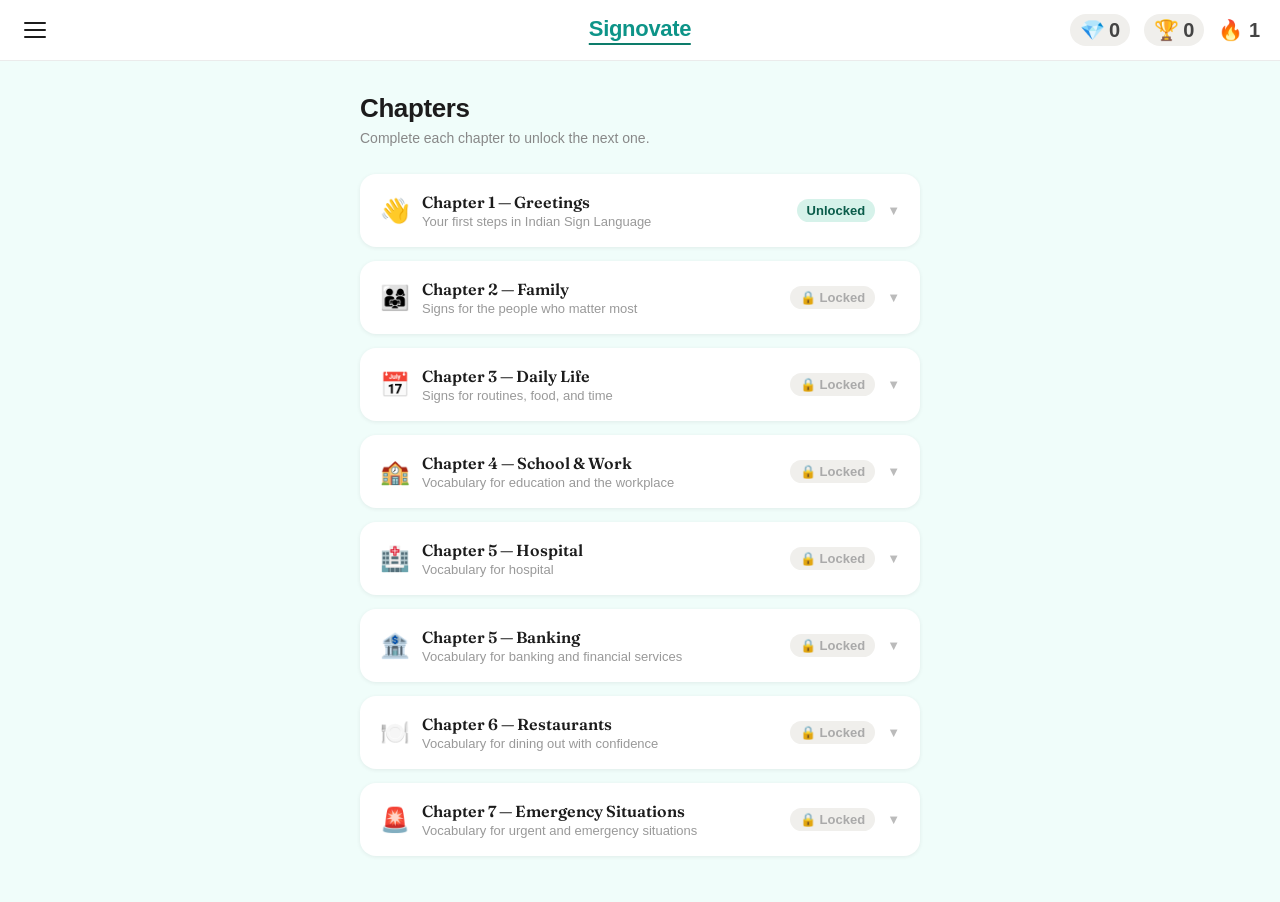
==== frontend/chapters.html @ 82f0c56a "First Upload" ====
<!DOCTYPE html>
<html lang="en">
<head>
  <meta charset="UTF-8" />
  <meta name="viewport" content="width=device-width, initial-scale=1.0"/>
  <title>Chapters — Signovate</title>
  <link rel="stylesheet" href="css/style.css">
</head>
<body>

  <div class="topbar" style="display: flex; align-items: center; justify-content: space-between; position: relative;">
  <button class="hamburger-btn" onclick="openMenu()" aria-label="Menu">
    <span></span><span></span><span></span>
  </button>
  <span class="logo" style="font-size: 22px; position: absolute; left: 50%; transform: translateX(-50%);">Signovate</span>
  <div class="topbar-right">
    <span class="topbar-stat">💎 <span id="diamonds-count">0</span></span>
    <span class="topbar-stat">🏆 <span id="trophies-count">0</span></span>
    <span class="streak" onclick="openStreakCalendar()" title="View streak">
      🔥 <span id="streak-count">0</span>
    </span>
  </div>
</div>

  <div class="container">
    <h1 class="chapters-title">Chapters</h1>
    <p class="chapters-sub">Complete each chapter to unlock the next one.</p>
    <div id="chapters-list"></div>
  </div>

  <!-- No-credits toast -->
  <div class="credits-toast" id="credits-toast">💎 You don't have enough diamonds!</div>

  <!-- ── "Full version coming soon" popup — shown once when Chapter 1 is fully done ── -->
  <div id="coming-soon-overlay" class="coming-soon-overlay">
    <div class="coming-soon-modal">
      <div class="coming-soon-icon">🎉</div>
      <h2 class="coming-soon-title">Chapter 1 Complete!</h2>
      <p class="coming-soon-text">
        You've finished every module in Greetings. The full version of ISL Learn/Signly —
        with Chapters 2 onward — is coming soon. Thanks for being an early learner!
      </p>
      <button class="primary-btn" onclick="closeComingSoon()">Got it</button>
    </div>
  </div>

  <!--
    Load order:
    1. api.js    — fetch helpers
    2. data.js   — populates modules[] (needed later for progress checks)
    3. stats.js  — refreshes topbar on DOMContentLoaded
    4. streak.js — injects streak modal
    5. menu.js   — injects hamburger drawer
  -->
  <script src="js/api.js"></script>
  <script src="js/data.js"></script>
  <script src="js/stats.js"></script>
  <script src="js/streak.js"></script>
  <script src="js/menu.js"></script>

  <script>
  /* ── Chapters page logic ─────────────────────────────────────────────────── */

  // Static chapter metadata — everything EXCEPT module unlock-state,
  // which is now computed LIVE from modules[] via moduleIndex (see getModuleState below)
  // instead of the old hardcoded state: "start" / "locked" strings.
  const CHAPTERS = [
    {
      id: 1,
      name: "Chapter 1 — Greetings",
      emoji: "👋",
      tagline: "Your first steps in Indian Sign Language",
      state: "unlocked",
      info: `Greetings are the gateway to every conversation. In this chapter you'll build your ISL foundation — starting with a simple "Hello" and progressing all the way to forming complete greeting sentences. By the end you'll be able to introduce yourself, ask someone's name, wish them at any time of day, and respond politely — all without saying a word.`,
      // moduleIndex maps each row to its real index inside modules[] from data.js.
      // This is what lets the card update automatically once a module is finished,
      // instead of being stuck on a hardcoded "start"/"locked" string.
      modules: [
        { emoji: "🌱", name: "Basic Words",  moduleIndex: 0 },
        { emoji: "💬", name: "Phrases",      moduleIndex: 1 },
        { emoji: "📝", name: "Sentences",    moduleIndex: 2 },
      ]
    },
    {
      id: 2,
      name: "Chapter 2 — Family",
      emoji: "👨‍👩‍👧",
      tagline: "Signs for the people who matter most",
      state: "locked",
      info: `Explore signs for family members, relationships, and emotions shared within a family.`,
      modules: [
        { emoji: "👶", name: "Immediate Family", moduleIndex: null },
        { emoji: "👴", name: "Extended Family",  moduleIndex: null },
        { emoji: "❤️", name: "Emotions",         moduleIndex: null },
      ]
    },
    {
      id: 3,
      name: "Chapter 3 — Daily Life",
      emoji: "📅",
      tagline: "Signs for routines, food, and time",
      state: "locked",
      info: `Cover everyday vocabulary — meals, time of day, common activities, and basic needs.`,
      modules: [
        { emoji: "🍽️", name: "Food & Drink", moduleIndex: null },
        { emoji: "⏰", name: "Time",          moduleIndex: null },
        { emoji: "🏃", name: "Activities",    moduleIndex: null },
      ]
    },
    {
      id: 4,
      name: "Chapter 4 — School & Work",
      emoji: "🏫",
      tagline: "Vocabulary for education and the workplace",
      state: "locked",
      info: `Build a professional and academic vocabulary — classroom objects, professions, and workplace phrases.`,
      modules: [
        { emoji: "✏️", name: "Classroom",         moduleIndex: null },
        { emoji: "💼", name: "Professions",        moduleIndex: null },
        { emoji: "🗣️", name: "Workplace Phrases",  moduleIndex: null },
      ]
    },
    {
      id: 5,
      name: "Chapter 5 — Hospital",
      emoji: "🏥",
      tagline: "Vocabulary for hospital",
      state: "locked",
      info: `Build a vocabulary for a situation at Hospitals— addressing health related problems.`,
      modules: [
        { emoji: "🧑‍⚕️", name: "Conversation with Doctor",         moduleIndex: null },
        { emoji: "🫀", name: "Addressing your health problems",        moduleIndex: null },
        { emoji: "🤧", name: "Diseases",  moduleIndex: null },
      ]
    },
    {
      id: 5,
      name: "Chapter 5 — Banking",
      emoji: "🏦",
      tagline: "Vocabulary for banking and financial services",
      state: "locked",
      info: `Learn essential banking vocabulary — accounts, transactions, cards, and common conversations at the bank.`,
      modules: [
        { emoji: "💳", name: "Bank Accounts",      moduleIndex: null },
        { emoji: "💰", name: "Transactions",       moduleIndex: null },
        { emoji: "🗣️", name: "Banking Phrases",    moduleIndex: null },
      ]
    },
    {
      id: 6,
      name: "Chapter 6 — Restaurants",
      emoji: "🍽️",
      tagline: "Vocabulary for dining out with confidence",
      state: "locked",
      info: `Master restaurant vocabulary — ordering food, understanding menus, and communicating with staff.`,
      modules: [
        { emoji: "📖", name: "Menu Items",         moduleIndex: null },
        { emoji: "🍕", name: "Ordering Food",      moduleIndex: null },
        { emoji: "🗣️", name: "Restaurant Phrases", moduleIndex: null },
      ]
    },
    {
      id: 7,
      name: "Chapter 7 — Emergency Situations",
      emoji: "🚨",
      tagline: "Vocabulary for urgent and emergency situations",
      state: "locked",
      info: `Learn important emergency vocabulary — asking for help, describing problems, and communicating during emergencies.`,
      modules: [
        { emoji: "🆘", name: "Asking for Help",     moduleIndex: null },
        { emoji: "🚑", name: "Medical Emergencies", moduleIndex: null },
        { emoji: "🌍", name: "Natural Calamities",  moduleIndex: null },
        { emoji: "🗣️", name: "Emergency Phrases",  moduleIndex: null },
      ]
    },
  ];

  /* ── Compute the LIVE state of one module row from modules[] ──────────────
     Returns one of: 'done' | 'current' | 'locked'
     'current' = this is the next module the user should do (previous ones done)
     This replaces the old hardcoded m.state — it now reflects real progress.
  ───────────────────────────────────────────────────────────────────────── */
  function getModuleState(chapterModules, rowIndex) {
    const row = chapterModules[rowIndex];

    // No real module wired up yet (future chapters) — always locked
    if (row.moduleIndex === null || row.moduleIndex === undefined) {
      return 'locked';
    }

    const mod = modules[row.moduleIndex];
    if (!mod) return 'locked'; // modules[] not loaded yet or index out of range

    const isDone = mod.progress >= mod.signs.length && mod.signs.length > 0;
    if (isDone) return 'done';

    // Check if every PREVIOUS row (with a real moduleIndex) is done
    const prevRows = chapterModules.slice(0, rowIndex);
    const prevAllDone = prevRows.every(p => {
      if (p.moduleIndex === null || p.moduleIndex === undefined) return false;
      const pm = modules[p.moduleIndex];
      return pm && pm.progress >= pm.signs.length && pm.signs.length > 0;
    });

    // First row is always "current" if not done; later rows need previous done
    if (rowIndex === 0 || prevAllDone) return 'current';
    return 'locked';
  }

  /* ── Check whether an entire chapter's wired-up modules are all done ──────
     Only counts rows that have a real moduleIndex — future chapters with
     moduleIndex: null everywhere will never report "complete".
  ───────────────────────────────────────────────────────────────────────── */
  function isChapterFullyComplete(ch) {
    const wired = ch.modules.filter(m => m.moduleIndex !== null && m.moduleIndex !== undefined);
    if (wired.length === 0) return false;
    return wired.every(m => {
      const mod = modules[m.moduleIndex];
      return mod && mod.progress >= mod.signs.length && mod.signs.length > 0;
    });
  }

  /* ── Render all chapter cards ── */
  function renderChapters() {
    const list = document.getElementById('chapters-list');
    if (list) list.innerHTML = CHAPTERS.map(buildChapterCard).join('');

    // After rendering, check Chapter 1 completion for the "coming soon" popup
    maybeShowComingSoon();
  }

  function buildChapterCard(ch) {
    let statusHtml, ctaHtml;

    if (ch.state === 'unlocked') {
      statusHtml = `<span class="chapter-status status-unlocked">Unlocked</span>`;
      ctaHtml    = `<button class="cta-start-btn" onclick="startChapter(${ch.id})">▶ Start Chapter</button>`;
    } else if (ch.state === 'diamond') {
      statusHtml = `<span class="chapter-status status-diamond">💎 ${ch.diamondCost} diamonds</span>`;
      ctaHtml    = `<button class="cta-diamond-btn" onclick="buyWithDiamonds(${ch.id}, ${ch.diamondCost})">💎 Use ${ch.diamondCost} diamonds to start</button>`;
    } else {
      statusHtml = `<span class="chapter-status status-locked">🔒 Locked</span>`;
      ctaHtml    = `<div class="cta-locked-msg">🔒 Not yet unlocked</div>`;
    }

    const modulesHtml = ch.modules.map((m, i) => {
      // ── LIVE state instead of the old hardcoded m.state ──
      const liveState = (ch.state === 'unlocked')
        ? getModuleState(ch.modules, i)
        : 'locked';

      let stateLabel;
      if (liveState === 'done') {
        stateLabel = `<span class="chap-module-state done">Done</span>`;
      } else if (liveState === 'current') {
        stateLabel = `<span class="chap-module-state next">Available</span>`;
      } else {
        stateLabel = `<span class="chap-module-state">Complete previous to unlock</span>`;
      }

      return `
        <div class="chap-module-row">
          <span class="chap-module-icon">${m.emoji}</span>
          <span class="chap-module-name">${m.name}</span>
          ${stateLabel}
        </div>`;
    }).join('');

    return `
      <div class="chapter-card" id="chapter-card-${ch.id}">
        <div class="chapter-header" onclick="toggleChapter(${ch.id})">
          <span class="chapter-emoji">${ch.emoji}</span>
          <div class="chapter-title-wrap">
            <div class="chapter-name">${ch.name}</div>
            <div class="chapter-tagline">${ch.tagline}</div>
          </div>
          ${statusHtml}
          <span class="chapter-arrow" id="arrow-${ch.id}">▼</span>
        </div>
        <div class="chapter-body" id="body-${ch.id}">
          <p class="chapter-info-text">${ch.info}</p>
          <div class="chapter-modules">${modulesHtml}</div>
          <div class="chapter-cta">${ctaHtml}</div>
        </div>
      </div>`;
  }

  /* ── Toggle open/close ── */
  function toggleChapter(id) {
    const body  = document.getElementById('body-'  + id);
    const arrow = document.getElementById('arrow-' + id);
    const isOpen = body.classList.contains('open');
    document.querySelectorAll('.chapter-body').forEach(b  => b.classList.remove('open'));
    document.querySelectorAll('.chapter-arrow').forEach(a => a.classList.remove('open'));
    if (!isOpen) {
      body.classList.add('open');
      arrow.classList.add('open');
    }
  }

  /* ── Start chapter 1 → go to module page ── */
  function startChapter(id) {
    if (id === 1) window.location.href = 'modules.html?chapter=1';
  }

  /* ── Diamond purchase — check balance first ── */
  function buyWithDiamonds(id, cost) {
    const owned = typeof getDiamonds === 'function' ? getDiamonds() : 0;
    if (owned >= cost) {
      // Deduct and unlock (future feature)
      showToast('✅ Chapter unlocked!');
    } else {
      showToast("💎 You don't have enough diamonds! (need " + cost + ', have ' + owned + ')');
    }
  }

  function showToast(msg) {
    const toast = document.getElementById('credits-toast');
    toast.textContent = msg;
    toast.classList.add('show');
    setTimeout(() => toast.classList.remove('show'), 3000);
  }

  /* ── "Coming soon" popup — shown once when Chapter 1 is fully complete ────
     Uses localStorage so it only ever shows the FIRST time the condition
     becomes true, not on every page visit afterward.
  ───────────────────────────────────────────────────────────────────────── */
  function maybeShowComingSoon() {
    const chapter1 = CHAPTERS.find(c => c.id === 1);
    if (!chapter1) return;

    const alreadyShown = localStorage.getItem('chapter1_coming_soon_shown') === 'true';
    if (alreadyShown) return;

    if (isChapterFullyComplete(chapter1)) {
      const overlay = document.getElementById('coming-soon-overlay');
      if (overlay) overlay.classList.add('open');
      localStorage.setItem('chapter1_coming_soon_shown', 'true');
    }
  }

  function closeComingSoon() {
    const overlay = document.getElementById('coming-soon-overlay');
    if (overlay) overlay.classList.remove('open');
  }
  window.closeComingSoon = closeComingSoon;

  /* ── Re-render once modules[] loads from data.js ──────────────────────────
     IMPORTANT CHANGE: this used to be a no-op (function(){}) that silenced
     data.js's callback entirely — meaning the page rendered once with
     modules[] empty and NEVER updated again, even after finishing a lesson.
     Now it calls renderChapters() so the moment real progress data arrives,
     the chapter cards re-render with accurate state.
  ───────────────────────────────────────────────────────────────────────── */
  window.initModules    = function () { renderChapters(); };
  window.initLesson     = null;
  window.initQuiz       = null;
  window.initCompletion = null;

  /* ── Initial render (in case data.js already finished, or as a fallback) ── */
  if (document.readyState === 'loading') {
    document.addEventListener('DOMContentLoaded', renderChapters);
  } else {
    renderChapters();
  }
  </script>

</body>
</html>
---- frontend/css/style.css ----
@import url('https://fonts.googleapis.com/css2?family=Fraunces:opsz,wght@9..144,600;9..144,700&display=swap');

* {
  box-sizing: border-box;
  margin: 0;
  padding: 0;
}

body {
  font-family: -apple-system, BlinkMacSystemFont, 'Segoe UI', sans-serif;
  background: #F0FDFA;
  color: #1c1c1c;
  min-height: 100vh;
  animation: fadeIn 0.2s ease;
}

/* ── Topbar ── */
.topbar {
  background: #ffffff;
  border-bottom: 1px solid #ebebeb;
  padding: 14px 20px;
  display: flex;
  align-items: center;
  justify-content: space-between;
}

.logo {
  font-size: 22px;
  font-weight: 700;
  color: #0D9488;
  letter-spacing: -0.3px;
  border-bottom: 2px solid #0D7C6B;
  padding-bottom: 1px;
}

.streak {
  font-size: 15px;
  color: #888;
}

/* ── Layout ── */
.container {
  max-width: 600px;
  margin: 0 auto;
  padding: 32px 20px;
}

/* ── Home screen ── */
.welcome-title {
  font-size: 28px;
  font-weight: 700;
  color: #1c1c1c;
  margin-bottom: 8px;
  letter-spacing: -0.5px;
}

.welcome-text {
  font-size: 15px;
  color: #888;
  margin-bottom: 28px;
}

.stat-row {
  display: grid;
  grid-template-columns: 1fr 1fr;
  gap: 10px;
  margin-bottom: 28px;
}

.stat-card {
  background: #ffffff;
  border-radius: 18px;
  padding: 24px;
  box-shadow: 0 1px 4px rgba(0,0,0,0.06);
  border-left: 3px solid #0d7c6b22;
}

.stat-val {
  font-size: 36px;
  font-weight: 700;
  color: #0D9488;
  letter-spacing: -0.5px;
}

.stat-lbl {
  font-size: 14px;
  color: #999;
  margin-top: 4px;
}

.section-title {
  font-size: 12px;
  font-weight: 600;
  color: #aaaaaa;
  letter-spacing: 0.1em;
  margin-bottom: 12px;
}

/* ── Module cards ── */
.module-card {
  background: #ffffff;
  border-radius: 16px;
  padding: 20px;
  margin-bottom: 12px;
  display: flex;
  align-items: center;
  gap: 14px;
  cursor: pointer;
  box-shadow: 0 1px 4px rgba(0,0,0,0.06);
  transition: transform 0.1s ease, box-shadow 0.1s ease;
}

.module-card:hover:not(.locked) {
  transform: translateY(-1px);
  box-shadow: 0 4px 12px rgba(0,0,0,0.09);
}

.module-card.locked {
  opacity: 0.4;
  cursor: default;
}

.module-card.current {
  outline: 2px solid #0D9488;;
}

.module-emoji {
  font-size: 22px;
  width: 42px;
  height: 42px;
  display: flex;
  align-items: center;
  justify-content: center;
  background: #CCFBF1;
  border-radius: 10px;
  flex-shrink: 0;
}

.module-card.current .module-emoji {
  background: #D6F2EA;
}
.module-card:not(.locked):not(.current) .module-emoji {
  background: #eef9f5;
}

.module-info {
  flex: 1;
  min-width: 0;
}

.module-name {
  font-size: 16px;
  font-weight: 600;
  color: #1c1c1c;
  margin-bottom: 8px;
}

.progress-bar {
  height: 5px;
  background: #f0efec;
  border-radius: 3px;
}

.progress-fill {
  height: 5px;
  border-radius: 3px;
  background: #0D9488;
  transition: width 0.3s ease;
}

.module-meta {
  font-size: 13px;
  color: #aaaaaa;
  margin-top: 5px;
}

.badge {
  font-size: 12px;
  padding: 4px 10px;
  border-radius: 20px;
  font-weight: 600;
  flex-shrink: 0;
}

.badge-done    { background: #CCFBF1; color: #0F766E;}
.badge-current { background: #EEF2FF; color: #3730A3;}
.badge-locked  { background: #F0EFEC; color: #AAAAAA; }

/* ── Lesson screen ── */
.back-btn {
  background: none;
  border: none;
  cursor: pointer;
  font-size: 14px;
  color: #666;
  padding: 0;
}

.lesson-count {
  font-size: 13px;
  color: #888;
}

.step-dots {
  display: flex;
  gap: 5px;
  justify-content: center;
  flex-wrap: wrap;
  margin-bottom: 20px;
}

.dot {
  width: 10px;
  height: 10px;
  border-radius: 50%;
  background: #e0e0e0;
  flex-shrink: 0;
}

.dot.done    { background: #1D9E75; }
.dot.current { background: #1D9E75; opacity: 0.5;
 animation: pulse-dot 1.6s ease-in-out infinite; }

@keyframes pulse-dot {
  0%, 100% { transform: scale(1); opacity: 0.5; }
  50% { transform: scale(1.4); opacity: 1; }
}

.dot.done { background: #0D9488; }

.video-area {
  background: #000;
  border-radius: 12px;
  overflow: hidden;
  margin-bottom: 20px;
  width: 100%;
  aspect-ratio: 16 / 9;
}

.video-area video {
  width: 100%;
  height: 100%;
  display: block;
  object-fit: contain;
}

.sign-word {
  font-size: 30px;
  font-weight: 700;
  text-align: center;
  font-family: 'Fraunces', serif;
  margin-bottom: 8px;
  letter-spacing: -0.3px;
}

.sign-hint {
  font-size: 13px;
  color: #888;
  text-align: center;
  margin-bottom: 24px;
}

/* ── Buttons ── */
.primary-btn {
  display: block;
  width: 100%;
  padding: 13px;
  text-align: center;
  background: #0D9488;
  color: #fff;
  border: none;
  border-radius: 10px;
  font-size: 15px;
  font-weight: 600;
  cursor: pointer;
  transition: background 0.15s;
  border-radius: 14px;
}

.primary-btn:hover { background: #0F766E;
 }

.primary-btn:active { transform: scale(0.97); transition: transform 0.08s ease; }

.primary-btn:active {
  transform: scale(0.97);
  transition: transform 0.08s ease;
}

.outline-btn {
  display: block;
  width: 100%;
  padding: 13px;
  text-align: center;
  background: none;
  color: #0D9488;
  border: 2px solid #0D9488;
  border-radius: 14px;
  font-size: 15px;
  font-weight: 600;
  cursor: pointer;
  margin-top: 10px;
  transition: background 0.15s;
}

.outline-btn:hover { background: #CCFBF1;; }

/* ── Quiz screen ── */
.quiz-question {
  font-size: 17px;
  font-weight: 600;
  margin-bottom: 16px;
  text-align: center;
}

.quiz-grid {
  display: grid;
  grid-template-columns: 1fr 1fr;
  gap: 12px;
  margin-bottom: 20px;
}

.quiz-opt {
  border: 1.5px solid #e8e8e8;
  border-radius: 12px;
  padding: 16px;
  text-align: center;
  font-size: 15px;
  font-weight: 500;
  cursor: pointer;
  background: #fff;
  transition: border-color 0.1s;
}

.quiz-opt:hover:not(.disabled) { 
  border-color: #1D9E75;
  transform: translateY(-2px);
  box-shadow: 0 4px 12px rgba(29,158,117,0.12);
  transition: all 0.12s ease;
}

.quiz-opt.correct  { border-color: #1D9E75; background: #D6F2EA; color: #0A5C4A; }
.quiz-opt.wrong    { border-color: #e74c3c; background: #FCEBEB; color: #501313; }
.quiz-opt.disabled { pointer-events: none; opacity: 0.5; }

.feedback {
  border-radius: 10px;
  padding: 12px 16px;
  font-size: 14px;
  font-weight: 500;
  margin-bottom: 16px;
  display: none;
}

.feedback.show { display: block; }
.feedback.good { background: #D6F2EA; color: #0A5C4A; }
.feedback.bad  { background: #FCEBEB; color: #501313; }

/* ── Completion screen ── */
.complete-screen {
  text-align: center;
  padding: 60px 20px;
}

.complete-icon  { font-size: 64px; margin-bottom: 20px; }
.complete-title { font-size: 28px; font-weight: 700; margin-bottom: 10px; }
.complete-sub   { font-size: 15px; color: #888; margin-bottom: 32px; }

/* ═══════════════════════════════════════════════════════════════
   STREAK CALENDAR MODAL
   ═══════════════════════════════════════════════════════════════ */

/* ── Overlay ── */
#streak-overlay {
  display: none;
  position: fixed;
  inset: 0;
  background: rgba(0, 0, 0, 0.55);
  z-index: 1000;
  align-items: center;
  justify-content: center;
}

#streak-overlay.open {
  display: flex;
}

/* ── Modal card ── */
.streak-modal {
  background: #1c1f2e;
  color: #e8e8e8;
  border-radius: 20px;
  padding: 24px 20px 20px;
  width: min(400px, calc(100vw - 32px));
  max-height: 90vh;
  overflow-y: auto;
  position: relative;
  box-shadow: 0 24px 60px rgba(0,0,0,0.5);
}

.streak-close {
  position: absolute;
  top: 14px;
  right: 16px;
  background: none;
  border: none;
  color: #888;
  font-size: 18px;
  cursor: pointer;
  line-height: 1;
  padding: 4px;
}

.streak-close:hover { color: #ccc; }

/* ── Month navigation ── */
.cal-nav {
  display: flex;
  align-items: center;
  justify-content: space-between;
  margin-bottom: 20px;
}

.cal-nav-btn {
  background: none;
  border: none;
  color: #aaa;
  font-size: 28px;
  cursor: pointer;
  line-height: 1;
  padding: 0 6px;
}

.cal-nav-btn:hover { color: #fff; }

.cal-month-title {
  font-size: 20px;
  font-weight: 700;
  text-align: center;
  color: #fff;
}

.cal-day-label {
  font-size: 13px;
  text-align: center;
  margin-top: 4px;
  color: #888;
}

.cal-timer {
  margin-left: 6px;
  font-variant-numeric: tabular-nums;
}

/* ── Calendar grid ── */
.cal-grid {
  display: grid;
  grid-template-columns: repeat(7, 1fr);
  gap: 6px;
  margin-bottom: 20px;
}

.cal-hdr {
  text-align: center;
  font-size: 12px;
  font-weight: 600;
  color: #666;
  padding: 4px 0;
}

/* ── Day cells ── */
.cal-day {
  aspect-ratio: 1;
  border-radius: 50%;
  display: flex;
  flex-direction: column;
  align-items: center;
  justify-content: center;
  font-size: 13px;
  font-weight: 600;
  position: relative;
  cursor: default;
  color: #777;
}

.cal-day-num {
  line-height: 1;
  font-size: 13px;
}

.cal-mark {
  font-size: 9px;
  line-height: 1;
  margin-top: 2px;
}

/* Active day (completed a lesson) */
.cal-day.cal-active {
  background: #1D9E75;
  color: #fff;
}

.cal-day.cal-active .cal-mark { color: #a8f0d6; }

/* Today */
.cal-day.cal-today {
  border: 2px solid #5b8dee;
  color: #fff;
  background: #2c3a6e;
}

/* Missed past day */
.cal-day.cal-missed {
  border: 1.5px dashed #c0392b;
  color: #c0392b;
}

.cal-day.cal-missed .cal-mark { color: #c0392b; font-size: 8px; }

/* Future */
.cal-day.cal-future {
  color: #444;
}

/* ── Streak summary cards ── */
.streak-cards {
  display: grid;
  grid-template-columns: 1fr 1fr;
  gap: 12px;
  margin-bottom: 16px;
}

.streak-card {
  background: #252838;
  border-radius: 14px;
  padding: 16px;
}

.streak-card-title {
  font-size: 13px;
  color: #888;
  margin-bottom: 10px;
}

.streak-card-body {
  display: flex;
  align-items: center;
  gap: 10px;
  font-size: 18px;
  font-weight: 700;
  color: #fff;
}

.streak-icon {
  font-size: 28px;
  display: flex;
  align-items: center;
  justify-content: center;
  width: 44px;
  height: 44px;
  border-radius: 12px;
}

.streak-fire   { background: #3d2208; }
.streak-trophy { background: #2d2a08; }

/* ── Hearts row ── */
.hearts-row {
  display: flex;
  align-items: center;
  gap: 8px;
  background: #252838;
  border-radius: 14px;
  padding: 14px 16px;
  margin-bottom: 14px;
}

.hearts-icon { font-size: 22px; }

.hearts-val {
  font-size: 20px;
  font-weight: 700;
  color: #fff;
  min-width: 24px;
}

.hearts-next {
  margin-left: auto;
  font-size: 13px;
  color: #888;
  white-space: nowrap;
}

.hearts-bar {
  width: 80px;
  height: 6px;
  background: #3a3d55;
  border-radius: 3px;
  overflow: hidden;
  flex-shrink: 0;
}

.hearts-bar-fill {
  height: 100%;
  background: #e74c3c;
  border-radius: 3px;
  transition: width 0.4s ease;
  width: 0%;
}

/* ── Hint text ── */
.streak-hint {
  text-align: center;
  font-size: 12px;
  color: #555;
  margin-top: 4px;
}

/* ═══════════════════════════════════════════════════════════════
   TOPBAR — LEFT / RIGHT GROUPS
   ═══════════════════════════════════════════════════════════════ */

.topbar-left {
  display: flex;
  align-items: center;
  gap: 12px;
}

.topbar-right {
  display: flex;
  align-items: center;
  gap: 14px;
}

.topbar-stat {
  font-size: 20px;
  font-weight: 700;
  white-space: nowrap;
  color: #444;
  display: flex;
  align-items: center;
  gap: 4px;
  background: #f0efec;
  padding: 4px 10px;
  border-radius: 20px;
  cursor: default;
  user-select: none;
}

/* Make streak badge consistent with topbar-right */
.streak {
  cursor: pointer;
  user-select: none;
  font-size: 20px;
  font-weight: 700;
  color: #444;
  white-space: nowrap;
}

/* ═══════════════════════════════════════════════════════════════
   HAMBURGER BUTTON
   ═══════════════════════════════════════════════════════════════ */

.hamburger-btn {
  background: none;
  border: none;
  cursor: pointer;
  display: flex;
  flex-direction: column;
  gap: 5px;
  padding: 4px;
  border-radius: 8px;
  transition: background 0.15s;
}

.hamburger-btn:hover { background: #f0efec; }

.hamburger-btn span {
  display: block;
  width: 22px;
  height: 2px;
  background: #1c1c1c;
  border-radius: 2px;
  transition: transform 0.2s, opacity 0.2s;
}

/* ═══════════════════════════════════════════════════════════════
   SIDE DRAWER MENU
   ═══════════════════════════════════════════════════════════════ */

#menu-overlay {
  display: none;
  position: fixed;
  inset: 0;
  background: rgba(0,0,0,0.45);
  z-index: 1100;
}

#menu-overlay.open { display: block; }

#menu-drawer {
  position: fixed;
  top: 0;
  left: 0;
  width: 25vw;
  min-width: 220px;
  max-width: 300px;
  height: 100%;
  background: #ffffff;
  z-index: 1200;
  display: flex;
  flex-direction: column;
  transform: translateX(-110%);
  transition: transform 0.28s cubic-bezier(0.4,0,0.2,1);
  box-shadow: 4px 0 24px rgba(0,0,0,0.12);
}

#menu-drawer.open { transform: translateX(0); }

.menu-header {
  display: flex;
  align-items: center;
  justify-content: space-between;
  padding: 18px 16px 14px;
  border-bottom: 1px solid #ebebeb;
}

.menu-logo {
  font-size: 18px;
  font-weight: 700;
  color: #0D7C6B;
}

.menu-close-btn {
  background: none;
  border: none;
  font-size: 16px;
  cursor: pointer;
  color: #888;
  padding: 4px 6px;
  border-radius: 6px;
}

.menu-close-btn:hover { background: #f5f5f5; color: #333; }

.menu-list {
  list-style: none;
  padding: 10px 0;
  flex: 1;
  overflow-y: auto;
}

.menu-list li { margin: 0; }

.menu-item {
  display: block;
  width: 100%;
  text-align: left;
  padding: 13px 20px;
  font-size: 15px;
  font-weight: 500;
  color: #1c1c1c;
  text-decoration: none;
  background: none;
  border: none;
  cursor: pointer;
  transition: background 0.12s;
  border-left: 3px solid transparent;
  font-family: inherit;
}

.menu-item:hover { background: #f7f5f2; }

.menu-item.active {
  background: #D6F2EA;
  color: #0A5C4A;
  border-left-color: #0D7C6B;
  font-weight: 600;
}

.menu-item.locked {
  color: #bbb;
  cursor: default;
}

.menu-item.locked:hover { background: none; }

.menu-footer {
  padding: 14px 20px;
  font-size: 12px;
  color: #bbb;
  border-top: 1px solid #ebebeb;
}

body.menu-open { overflow: hidden; }

/* ═══════════════════════════════════════════════════════════════
   CHAPTERS PAGE
   ═══════════════════════════════════════════════════════════════ */

.chapters-title {
  font-size: 26px;
  font-weight: 700;
  margin-bottom: 6px;
  letter-spacing: -0.4px;
}

.chapters-sub {
  font-size: 14px;
  color: #888;
  margin-bottom: 28px;
}

.chapter-card {
  background: #fff;
  border-radius: 16px;
  margin-bottom: 14px;
  box-shadow: 0 1px 4px rgba(0,0,0,0.07);
  overflow: hidden;
}

.chapter-header {
  display: flex;
  align-items: center;
  padding: 18px 20px;
  cursor: pointer;
  user-select: none;
  gap: 12px;
  transition: background 0.12s;
}

.chapter-header:hover { background: #fafaf9; }

.chapter-emoji { font-size: 24px; flex-shrink: 0; }

.chapter-title-wrap { flex: 1; }

.chapter-name {
  font-family: 'Fraunces', serif;
  font-size: 16px;
  font-weight: 600;
  color: #1c1c1c;
}

.chapter-tagline {
  font-size: 13px;
  color: #999;
  margin-top: 2px;
}

.chapter-status {
  font-size: 13px;
  font-weight: 600;
  padding: 4px 10px;
  border-radius: 20px;
  flex-shrink: 0;
}

.status-unlocked { background: #D6F2EA; color: #0A5C4A; }
.status-diamond  { background: #EEF2FF; color: #3730A3; }
.status-locked   { background: #F0EFEC; color: #AAAAAA; }

.chapter-arrow {
  font-size: 13px;
  color: #bbb;
  transition: transform 0.25s;
  flex-shrink: 0;
}

.chapter-arrow.open { transform: rotate(180deg); }

.chapter-body {
  display: none;
  padding: 0 20px 20px;
  border-top: 1px solid #f0efec;
  animation: slideDown 0.2s ease;
}

.chapter-body.open { display: block; }

@keyframes slideDown {
  from { opacity: 0; transform: translateY(-6px); }
  to   { opacity: 1; transform: translateY(0); }
}

.chapter-info-text {
  font-size: 14px;
  color: #555;
  line-height: 1.6;
  margin: 14px 0 16px;
}


.chapter-modules { margin-bottom: 16px; }

.chap-module-row {
  display: flex;
  align-items: center;
  gap: 10px;
  padding: 10px 0;
  border-bottom: 1px solid #f5f5f5;
}

.chap-module-row:last-child { border-bottom: none; }

.chap-module-icon {
  font-size: 18px;
  width: 32px;
  text-align: center;
  flex-shrink: 0;
}

.chap-module-name {
  flex: 1;
  font-size: 14px;
  font-weight: 500;
  color: #1c1c1c;
}

.chap-module-state        { font-size: 12px; color: #aaa; }
.chap-module-state.done   { color: #0A5C4A; font-weight: 600; }
.chap-module-state.next   { color: #0C447C; font-weight: 600; }

.chapter-cta {
  display: flex;
  gap: 10px;
  flex-wrap: wrap;
}
/* ── "Coming soon" popup (chapters.html) ── */
.coming-soon-overlay {
  display: none;
  position: fixed;
  inset: 0;
  background: rgba(0,0,0,0.5);
  z-index: 2500;
  align-items: center;
  justify-content: center;
}

.coming-soon-overlay.open { display: flex; }

.coming-soon-modal {
  background: #fff;
  border-radius: 20px;
  padding: 32px 28px;
  max-width: 360px;
  width: calc(100% - 40px);
  text-align: center;
  box-shadow: 0 24px 60px rgba(0,0,0,0.3);
}

.coming-soon-icon  { font-size: 48px; margin-bottom: 14px; }
.coming-soon-title { font-size: 22px; font-weight: 700; margin-bottom: 10px; }
.coming-soon-text  { font-size: 14px; color: #666; line-height: 1.6; margin-bottom: 22px; }
.cta-start-btn {
  flex: 1;
  padding: 11px;
  text-align: center;
  background: #1D9E75;
  color: #fff;
  border: none;
  border-radius: 10px;
  font-size: 14px;
  font-weight: 600;
  cursor: pointer;
  transition: background 0.15s;
}

.cta-start-btn:hover { background: #0F6E56; }

.cta-diamond-btn {
  flex: 1;
  padding: 11px;
  text-align: center;
  background: #EEF2FF;
  color: #3730A3;
  border: 2px solid #3B5BDB;
  border-radius: 10px;
  font-size: 14px;
  font-weight: 600;
  cursor: pointer;
  transition: background 0.15s;
}

.cta-diamond-btn:hover { background: #FDE68A; }

.cta-locked-msg {
  flex: 1;
  padding: 11px;
  text-align: center;
  background: #f5f5f5;
  color: #aaa;
  border-radius: 10px;
  font-size: 14px;
  font-weight: 500;
}

/* No-credits toast */
.credits-toast {
  position: fixed;
  bottom: 28px;
  left: 50%;
  transform: translateX(-50%) translateY(20px);
  background: #1c1f2e;
  color: #fff;
  padding: 12px 22px;
  border-radius: 12px;
  font-size: 14px;
  font-weight: 500;
  opacity: 0;
  pointer-events: none;
  transition: opacity 0.3s, transform 0.3s;
  z-index: 3000;
  white-space: nowrap;
}

.credits-toast.show {
  opacity: 1;
  transform: translateX(-50%) translateY(0);
}

/* ═══════════════════════════════════════════════════════════════
   TROPHY AWARD — COMPLETION SCREEN
   ═══════════════════════════════════════════════════════════════ */

.trophy-award {
  margin: 24px auto 8px;
  text-align: center;
}

.trophy-award-label {
  font-size: 12px;
  color: #aaa;
  margin-bottom: 10px;
  text-transform: uppercase;
  letter-spacing: 0.08em;
}

.trophy-icons {
  display: flex;
  justify-content: center;
  gap: 8px;
}

.trophy-icon {
  font-size: 36px;
  opacity: 0;
  transform: translateY(12px) scale(0.7);
  animation: trophyPop 0.4s forwards;
}

.trophy-icon:nth-child(1) { animation-delay: 0.10s; }
.trophy-icon:nth-child(2) { animation-delay: 0.30s; }
.trophy-icon:nth-child(3) { animation-delay: 0.50s; }

.trophy-icon.dim {
  filter: grayscale(1);
  opacity: 0.2 !important;
  transform: none !important;
  animation: none;
}

@keyframes trophyPop {
  to { opacity: 1; transform: translateY(0) scale(1); }
}

.accuracy-line {
  font-size: 13px;
  color: #888;
  margin-top: 10px;
}

.accuracy-line strong { color: #1D9E75; }

.diamond-award {
  display: flex;
  align-items: center;
  justify-content: center;
  gap: 6px;
  font-size: 14px;
  font-weight: 600;
  color: #555;
  margin-top: 6px;
}

/* ═══════════════════════════════════════════════════════════════
   RESPONSIVE — narrow screens
   ═══════════════════════════════════════════════════════════════ */

@media (max-width: 480px) {
  #menu-drawer {
    width: 75vw;
    max-width: none;
  }

  .topbar-stat { 
    display: none;
    background: #F0FDFA; } /* hide on very small screens, keep streak */
}

/* ── Trophy row (completion screen) ── */
.trophy-row {
  text-align: center;
  margin: 16px 0 24px;
}

.trophy-list {
  display: flex;
  justify-content: center;
  gap: 10px;
  margin-bottom: 10px;
}

.accuracy-text {
  font-size: 14px;
  color: #888;
  margin: 0;
}

@keyframes fadeIn {
  from { opacity: 0; transform: translateY(6px); }
  to   { opacity: 1; transform: translateY(0); }
}

.topbar-stat.pop {
  animation: stat-pop 0.35s ease;
}

@keyframes stat-pop {
  0%   { transform: scale(1); }
  40%  { transform: scale(1.3); }
  100% { transform: scale(1); }
}
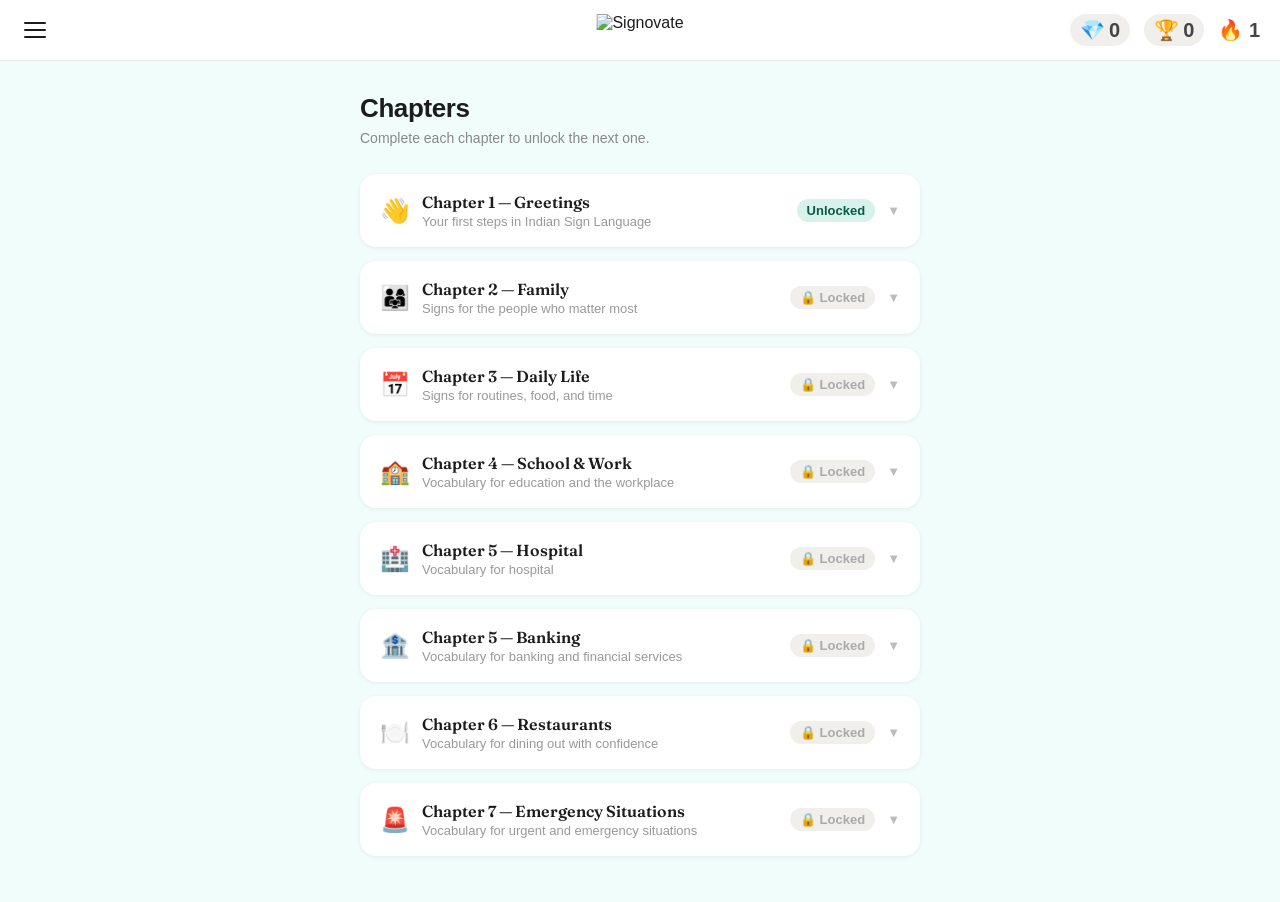
==== commit 7a1c433a: "logo" ====
--- a/frontend/chapters.html
+++ b/frontend/chapters.html
@@ -12,7 +12,7 @@
   <button class="hamburger-btn" onclick="openMenu()" aria-label="Menu">
     <span></span><span></span><span></span>
   </button>
-  <span class="logo" style="font-size: 22px; position: absolute; left: 50%; transform: translateX(-50%);">Signovate</span>
+  <img src="assets/logo.png" alt="Signovate" style="height: 32px; position: absolute; left: 50%; transform: translateX(-50%);">
   <div class="topbar-right">
     <span class="topbar-stat">💎 <span id="diamonds-count">0</span></span>
     <span class="topbar-stat">🏆 <span id="trophies-count">0</span></span>
